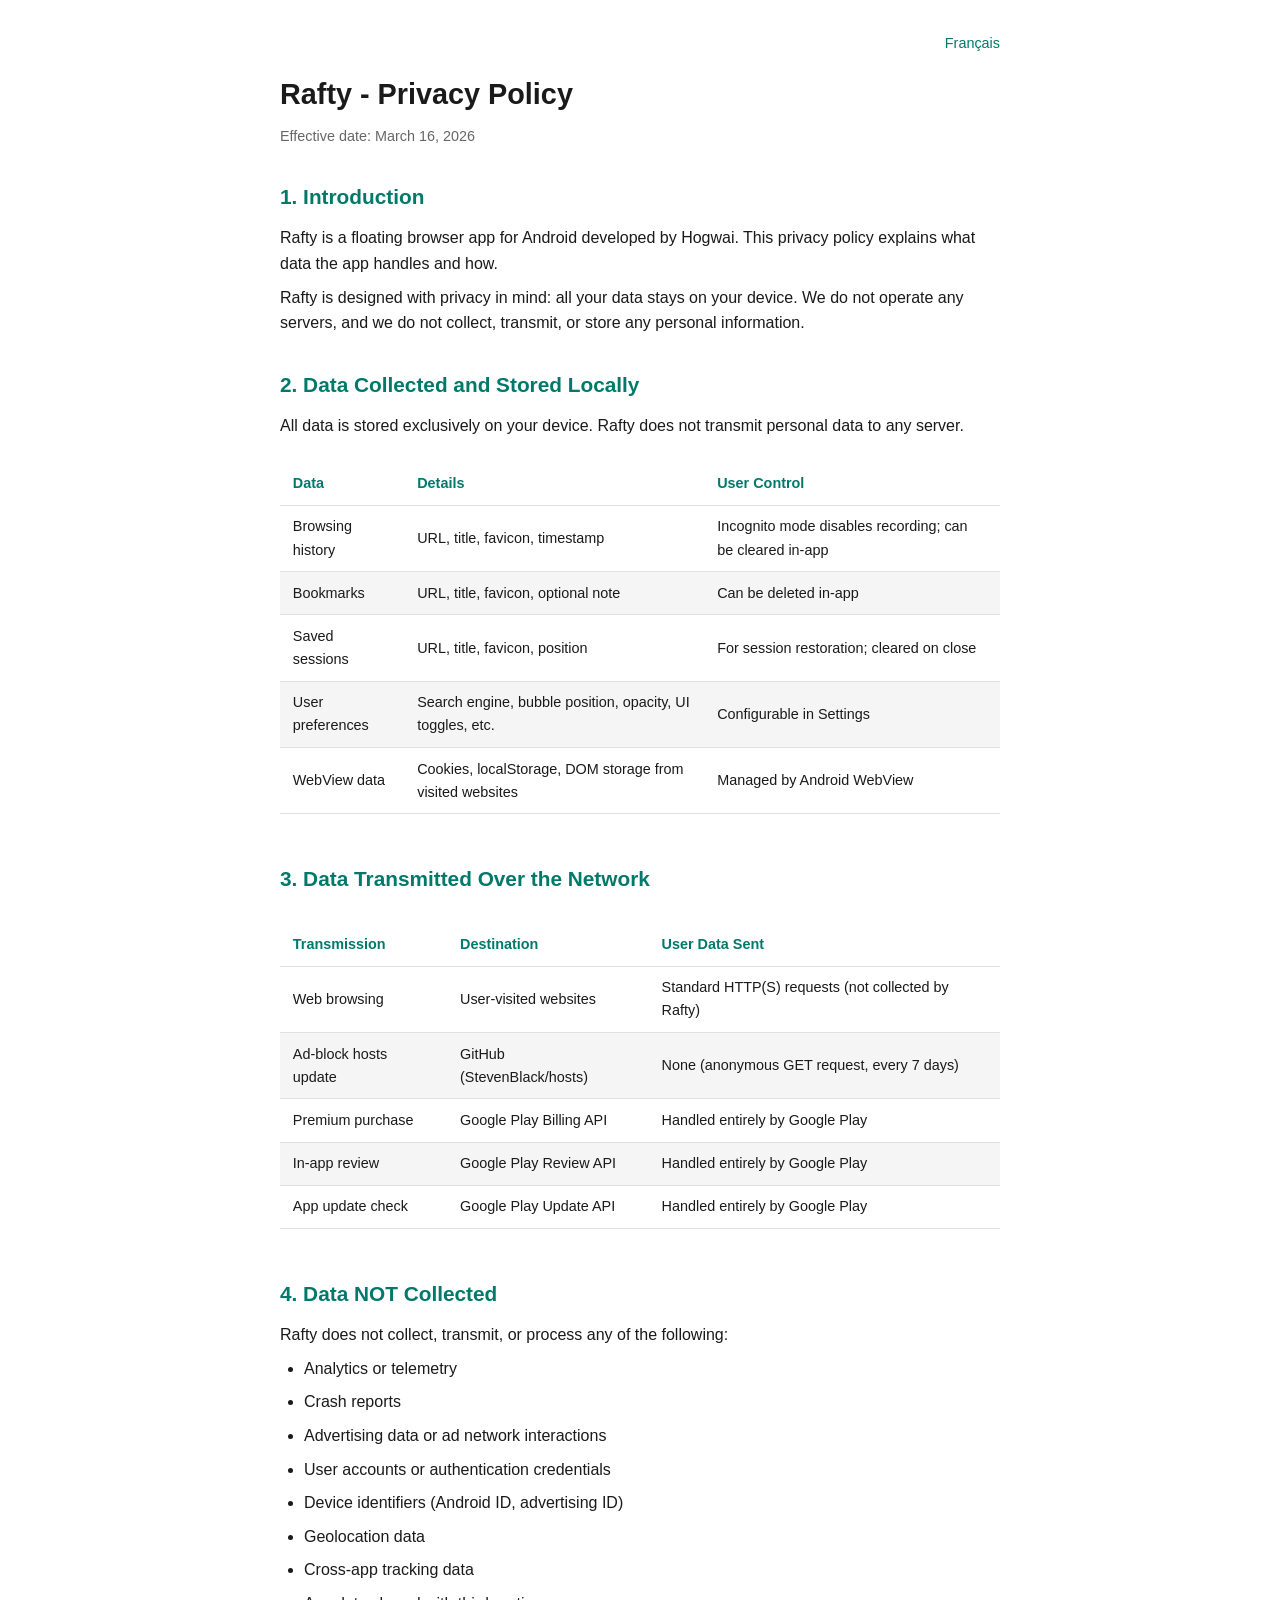
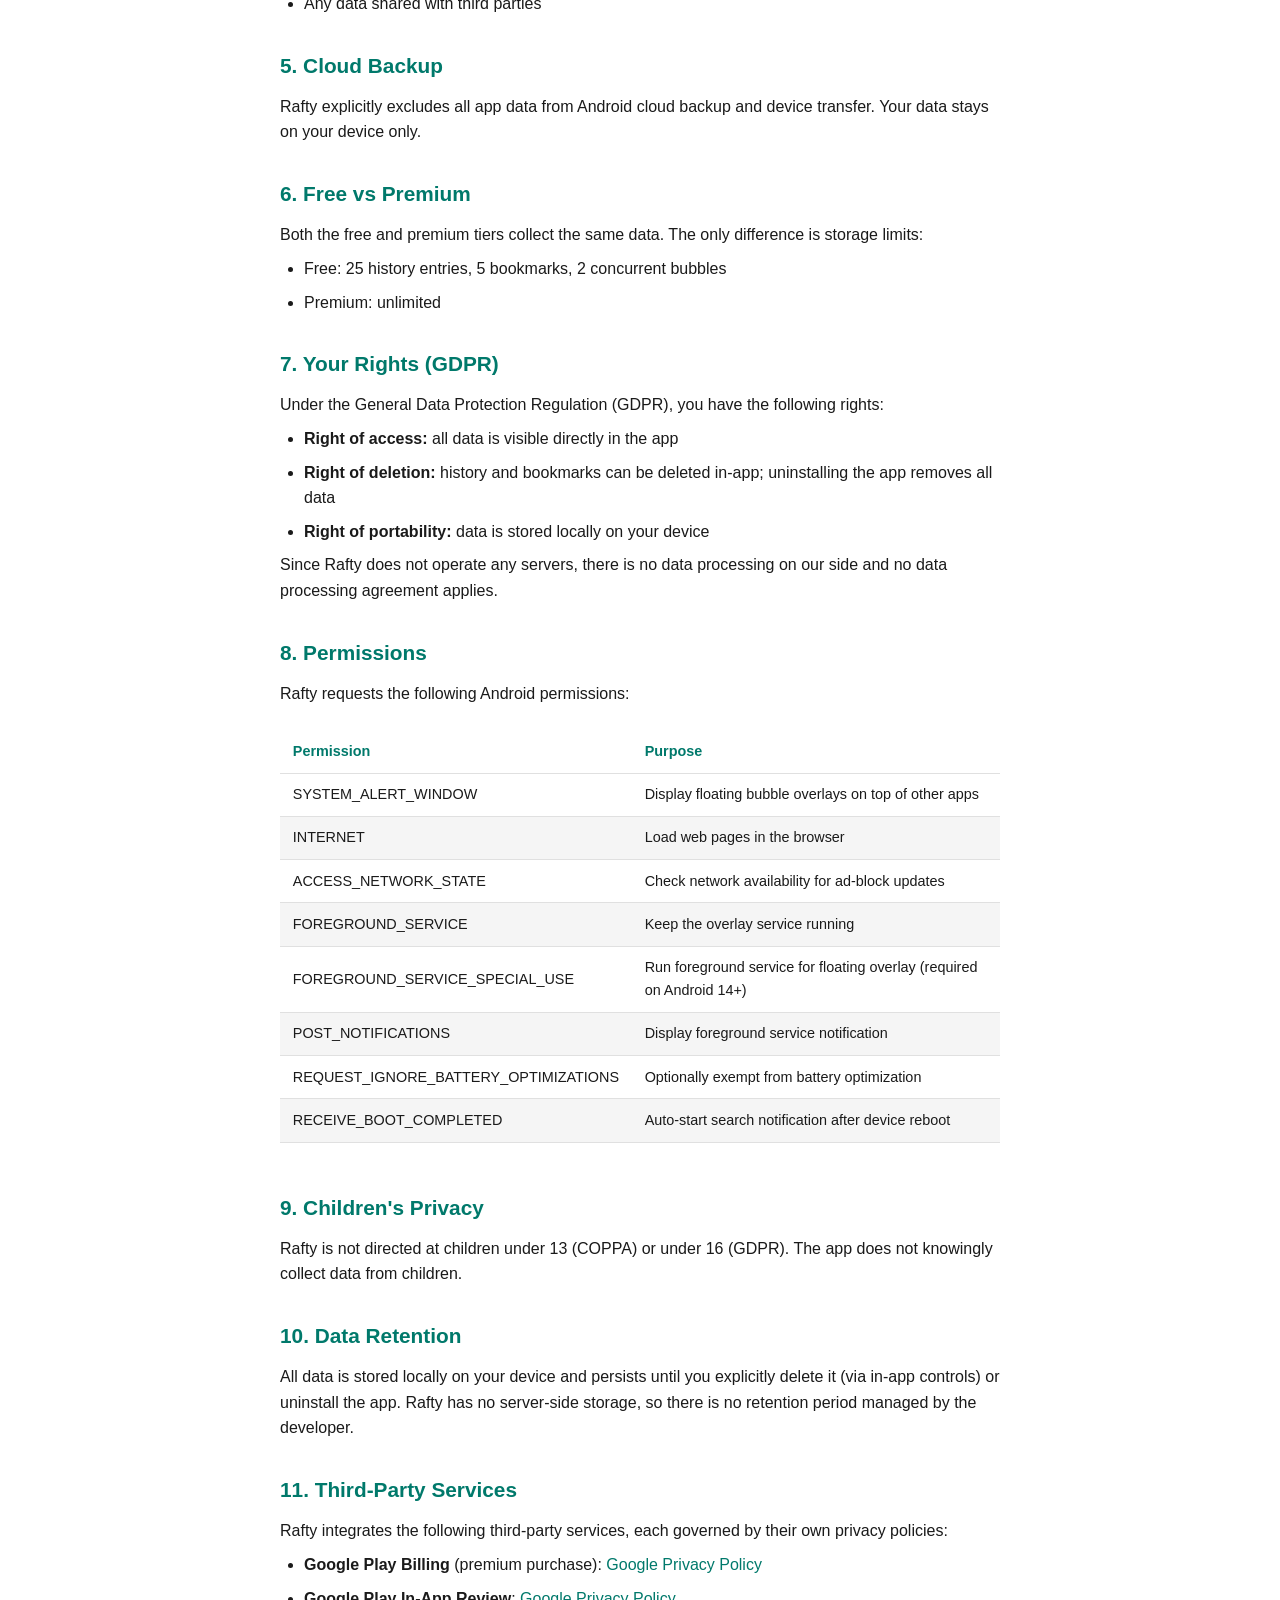
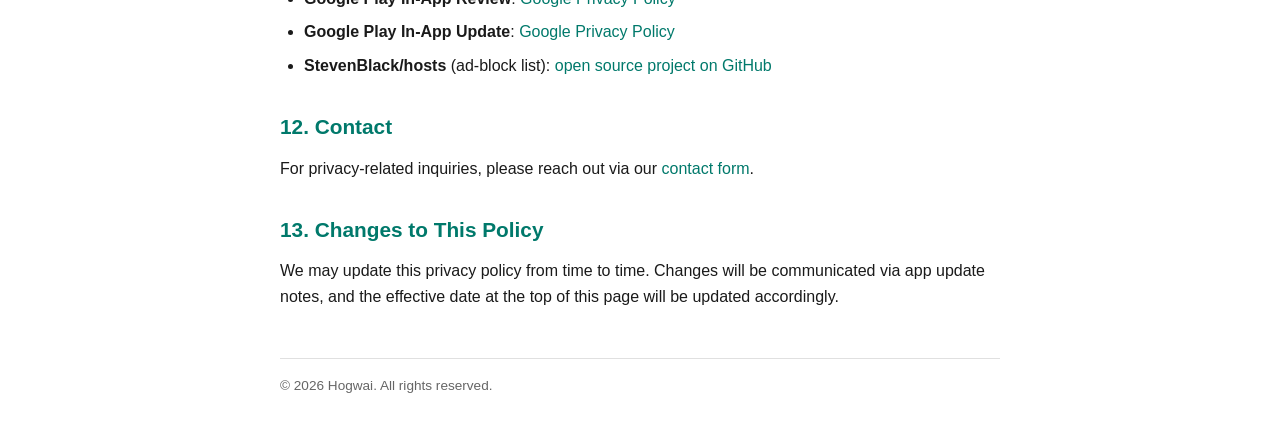
==== rafty/privacy/index.html @ 882eb4a6 "Add Rafty privacy policy (English)" ====
<!DOCTYPE html>
<html lang="en">
<head>
    <meta charset="UTF-8">
    <meta name="viewport" content="width=device-width, initial-scale=1.0">
    <title>Rafty - Privacy Policy</title>
    <link rel="stylesheet" href="../../style.css">
    <link rel="alternate" hreflang="fr" href="fr/">
    <link rel="alternate" hreflang="en" href="./">
</head>
<body>
    <div class="container">
        <div class="lang-switch">
            <a href="fr/">Fran&#231;ais</a>
        </div>

        <h1>Rafty - Privacy Policy</h1>
        <p class="effective-date">Effective date: March 16, 2026</p>

        <h2>1. Introduction</h2>
        <p>Rafty is a floating browser app for Android developed by Hogwai. This privacy policy explains what data the app handles and how.</p>
        <p>Rafty is designed with privacy in mind: all your data stays on your device. We do not operate any servers, and we do not collect, transmit, or store any personal information.</p>

        <h2>2. Data Collected and Stored Locally</h2>
        <p>All data is stored exclusively on your device. Rafty does not transmit personal data to any server.</p>
        <div class="table-wrapper">
            <table>
                <thead>
                    <tr>
                        <th>Data</th>
                        <th>Details</th>
                        <th>User Control</th>
                    </tr>
                </thead>
                <tbody>
                    <tr>
                        <td>Browsing history</td>
                        <td>URL, title, favicon, timestamp</td>
                        <td>Incognito mode disables recording; can be cleared in-app</td>
                    </tr>
                    <tr>
                        <td>Bookmarks</td>
                        <td>URL, title, favicon, optional note</td>
                        <td>Can be deleted in-app</td>
                    </tr>
                    <tr>
                        <td>Saved sessions</td>
                        <td>URL, title, favicon, position</td>
                        <td>For session restoration; cleared on close</td>
                    </tr>
                    <tr>
                        <td>User preferences</td>
                        <td>Search engine, bubble position, opacity, UI toggles, etc.</td>
                        <td>Configurable in Settings</td>
                    </tr>
                    <tr>
                        <td>WebView data</td>
                        <td>Cookies, localStorage, DOM storage from visited websites</td>
                        <td>Managed by Android WebView</td>
                    </tr>
                </tbody>
            </table>
        </div>

        <h2>3. Data Transmitted Over the Network</h2>
        <div class="table-wrapper">
            <table>
                <thead>
                    <tr>
                        <th>Transmission</th>
                        <th>Destination</th>
                        <th>User Data Sent</th>
                    </tr>
                </thead>
                <tbody>
                    <tr>
                        <td>Web browsing</td>
                        <td>User-visited websites</td>
                        <td>Standard HTTP(S) requests (not collected by Rafty)</td>
                    </tr>
                    <tr>
                        <td>Ad-block hosts update</td>
                        <td>GitHub (StevenBlack/hosts)</td>
                        <td>None (anonymous GET request, every 7 days)</td>
                    </tr>
                    <tr>
                        <td>Premium purchase</td>
                        <td>Google Play Billing API</td>
                        <td>Handled entirely by Google Play</td>
                    </tr>
                    <tr>
                        <td>In-app review</td>
                        <td>Google Play Review API</td>
                        <td>Handled entirely by Google Play</td>
                    </tr>
                    <tr>
                        <td>App update check</td>
                        <td>Google Play Update API</td>
                        <td>Handled entirely by Google Play</td>
                    </tr>
                </tbody>
            </table>
        </div>

        <h2>4. Data NOT Collected</h2>
        <p>Rafty does not collect, transmit, or process any of the following:</p>
        <ul>
            <li>Analytics or telemetry</li>
            <li>Crash reports</li>
            <li>Advertising data or ad network interactions</li>
            <li>User accounts or authentication credentials</li>
            <li>Device identifiers (Android ID, advertising ID)</li>
            <li>Geolocation data</li>
            <li>Cross-app tracking data</li>
            <li>Any data shared with third parties</li>
        </ul>

        <h2>5. Cloud Backup</h2>
        <p>Rafty explicitly excludes all app data from Android cloud backup and device transfer. Your data stays on your device only.</p>

        <h2>6. Free vs Premium</h2>
        <p>Both the free and premium tiers collect the same data. The only difference is storage limits:</p>
        <ul>
            <li>Free: 25 history entries, 5 bookmarks, 2 concurrent bubbles</li>
            <li>Premium: unlimited</li>
        </ul>

        <h2>7. Your Rights (GDPR)</h2>
        <p>Under the General Data Protection Regulation (GDPR), you have the following rights:</p>
        <ul>
            <li><strong>Right of access:</strong> all data is visible directly in the app</li>
            <li><strong>Right of deletion:</strong> history and bookmarks can be deleted in-app; uninstalling the app removes all data</li>
            <li><strong>Right of portability:</strong> data is stored locally on your device</li>
        </ul>
        <p>Since Rafty does not operate any servers, there is no data processing on our side and no data processing agreement applies.</p>

        <h2>8. Permissions</h2>
        <p>Rafty requests the following Android permissions:</p>
        <div class="table-wrapper">
            <table>
                <thead>
                    <tr>
                        <th>Permission</th>
                        <th>Purpose</th>
                    </tr>
                </thead>
                <tbody>
                    <tr>
                        <td>SYSTEM_ALERT_WINDOW</td>
                        <td>Display floating bubble overlays on top of other apps</td>
                    </tr>
                    <tr>
                        <td>INTERNET</td>
                        <td>Load web pages in the browser</td>
                    </tr>
                    <tr>
                        <td>ACCESS_NETWORK_STATE</td>
                        <td>Check network availability for ad-block updates</td>
                    </tr>
                    <tr>
                        <td>FOREGROUND_SERVICE</td>
                        <td>Keep the overlay service running</td>
                    </tr>
                    <tr>
                        <td>FOREGROUND_SERVICE_SPECIAL_USE</td>
                        <td>Run foreground service for floating overlay (required on Android 14+)</td>
                    </tr>
                    <tr>
                        <td>POST_NOTIFICATIONS</td>
                        <td>Display foreground service notification</td>
                    </tr>
                    <tr>
                        <td>REQUEST_IGNORE_BATTERY_OPTIMIZATIONS</td>
                        <td>Optionally exempt from battery optimization</td>
                    </tr>
                    <tr>
                        <td>RECEIVE_BOOT_COMPLETED</td>
                        <td>Auto-start search notification after device reboot</td>
                    </tr>
                </tbody>
            </table>
        </div>

        <h2>9. Children's Privacy</h2>
        <p>Rafty is not directed at children under 13 (COPPA) or under 16 (GDPR). The app does not knowingly collect data from children.</p>

        <h2>10. Data Retention</h2>
        <p>All data is stored locally on your device and persists until you explicitly delete it (via in-app controls) or uninstall the app. Rafty has no server-side storage, so there is no retention period managed by the developer.</p>

        <h2>11. Third-Party Services</h2>
        <p>Rafty integrates the following third-party services, each governed by their own privacy policies:</p>
        <ul>
            <li><strong>Google Play Billing</strong> (premium purchase): <a href="https://policies.google.com/privacy">Google Privacy Policy</a></li>
            <li><strong>Google Play In-App Review</strong>: <a href="https://policies.google.com/privacy">Google Privacy Policy</a></li>
            <li><strong>Google Play In-App Update</strong>: <a href="https://policies.google.com/privacy">Google Privacy Policy</a></li>
            <li><strong>StevenBlack/hosts</strong> (ad-block list): <a href="https://github.com/StevenBlack/hosts">open source project on GitHub</a></li>
        </ul>

        <h2>12. Contact</h2>
        <p>For privacy-related inquiries, please reach out via our <a href="https://tally.so/r/PLACEHOLDER">contact form</a>.</p>

        <h2>13. Changes to This Policy</h2>
        <p>We may update this privacy policy from time to time. Changes will be communicated via app update notes, and the effective date at the top of this page will be updated accordingly.</p>

        <div class="footer">
            <p>&copy; 2026 Hogwai. All rights reserved.</p>
        </div>
    </div>
</body>
</html>
---- style.css ----
:root {
    --bg: #ffffff;
    --text: #1a1a1a;
    --accent: #00796b;
    --muted: #666666;
    --border: #e0e0e0;
    --table-stripe: #f5f5f5;
}

@media (prefers-color-scheme: dark) {
    :root {
        --bg: #121212;
        --text: #e0e0e0;
        --accent: #4db6ac;
        --muted: #999999;
        --border: #333333;
        --table-stripe: #1e1e1e;
    }
}

* {
    margin: 0;
    padding: 0;
    box-sizing: border-box;
}

body {
    font-family: -apple-system, BlinkMacSystemFont, "Segoe UI", Roboto, Helvetica, Arial, sans-serif;
    background: var(--bg);
    color: var(--text);
    line-height: 1.6;
    padding: 2rem 1rem;
}

.container {
    max-width: 720px;
    margin: 0 auto;
}

h1 {
    font-size: 1.8rem;
    margin-bottom: 0.5rem;
}

h2 {
    font-size: 1.3rem;
    margin-top: 2rem;
    margin-bottom: 0.75rem;
    color: var(--accent);
}

p, li {
    margin-bottom: 0.5rem;
}

ul {
    padding-left: 1.5rem;
}

a {
    color: var(--accent);
    text-decoration: none;
}

a:hover {
    text-decoration: underline;
}

table {
    width: 100%;
    border-collapse: collapse;
    margin: 1rem 0;
    font-size: 0.9rem;
}

th, td {
    text-align: left;
    padding: 0.6rem 0.8rem;
    border-bottom: 1px solid var(--border);
}

th {
    font-weight: 600;
    color: var(--accent);
}

tr:nth-child(even) {
    background: var(--table-stripe);
}

.table-wrapper {
    overflow-x: auto;
    -webkit-overflow-scrolling: touch;
}

.effective-date {
    color: var(--muted);
    font-size: 0.9rem;
    margin-bottom: 1.5rem;
}

.lang-switch {
    text-align: right;
    margin-bottom: 1rem;
    font-size: 0.9rem;
}

.footer {
    margin-top: 3rem;
    padding-top: 1rem;
    border-top: 1px solid var(--border);
    color: var(--muted);
    font-size: 0.85rem;
}
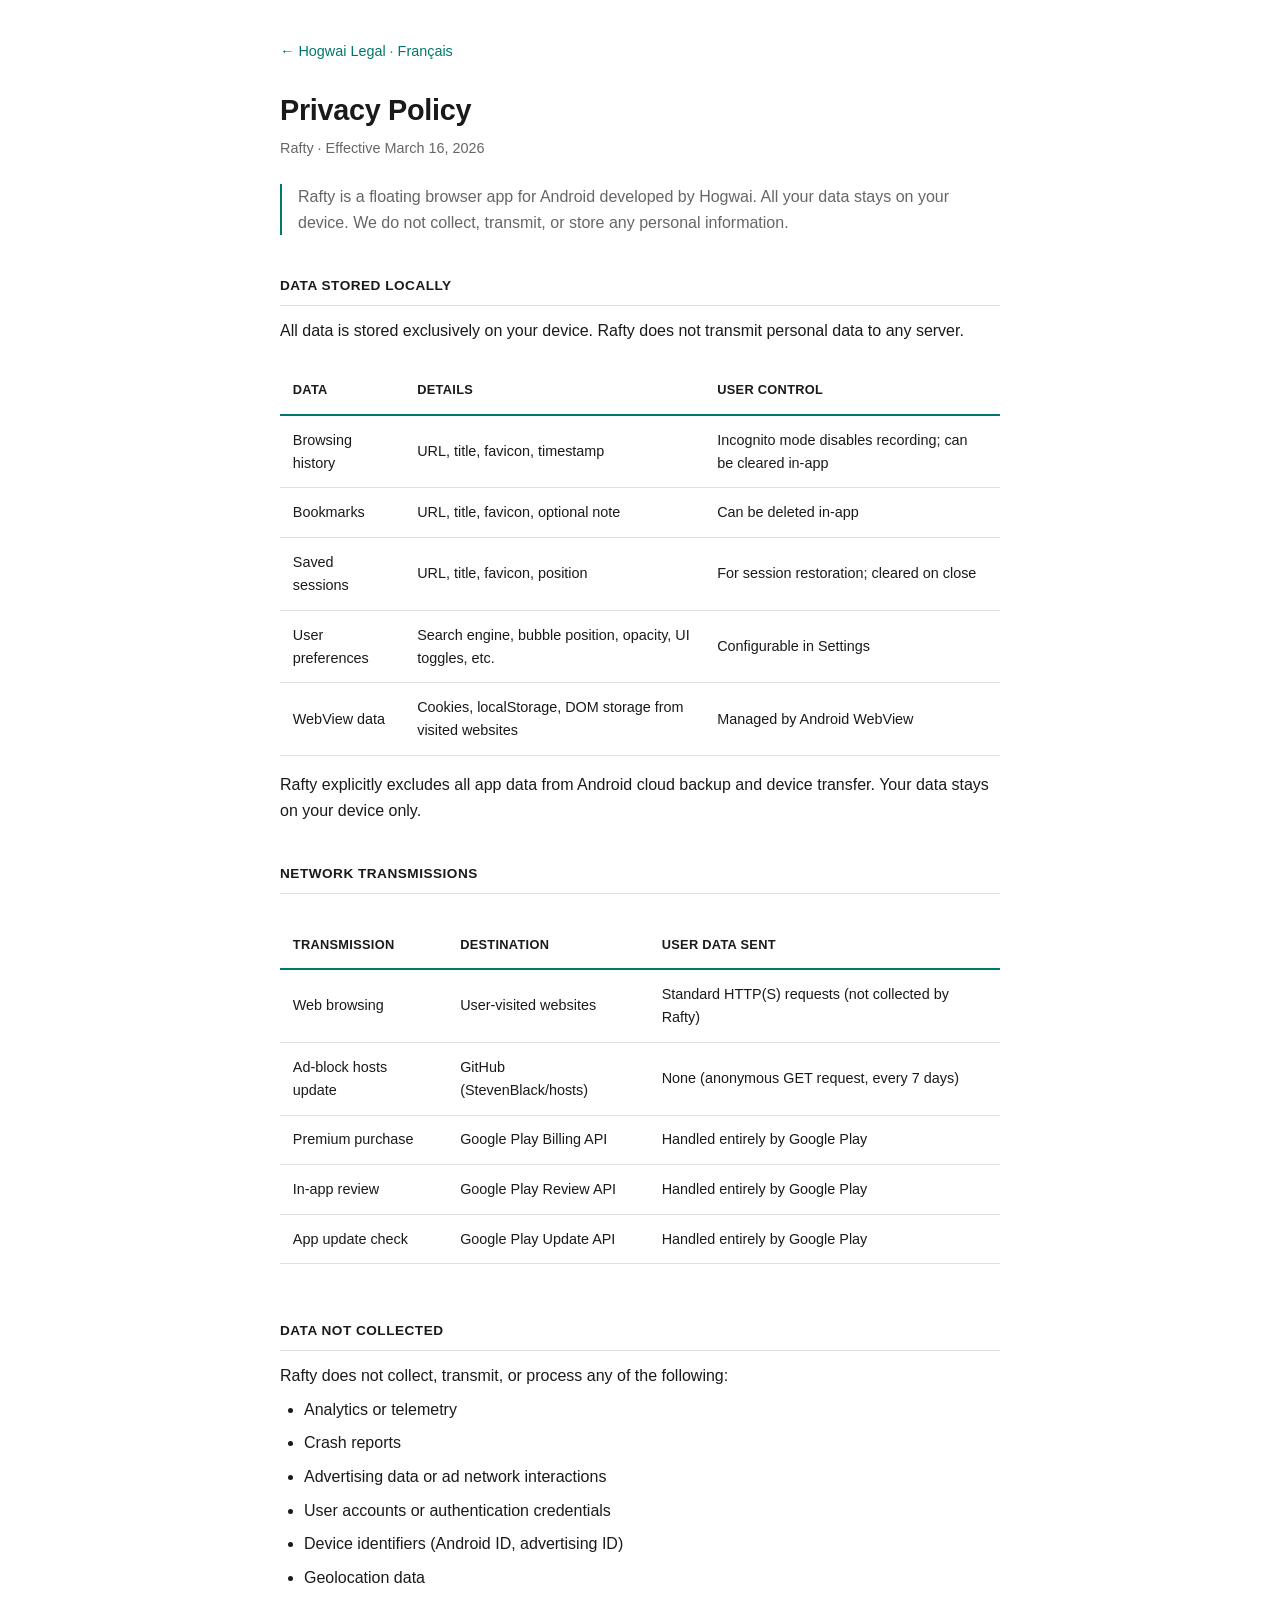
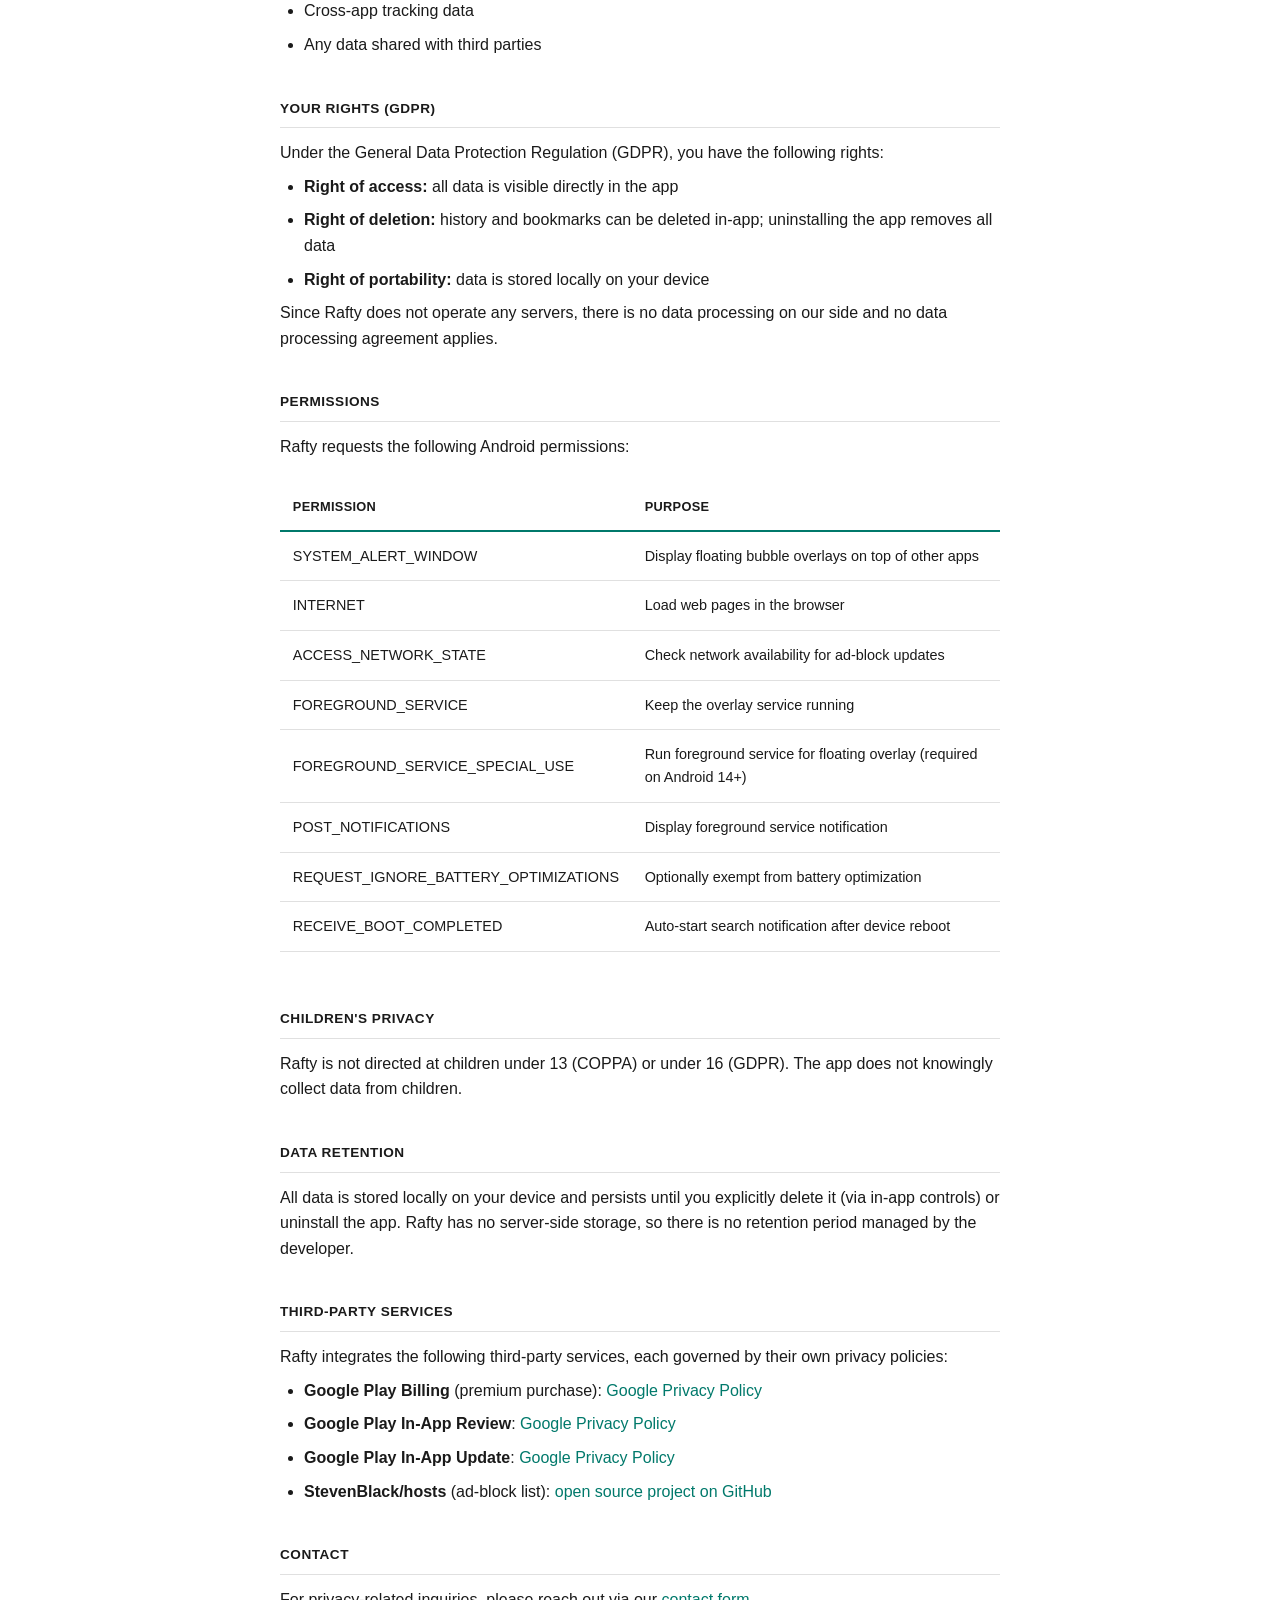
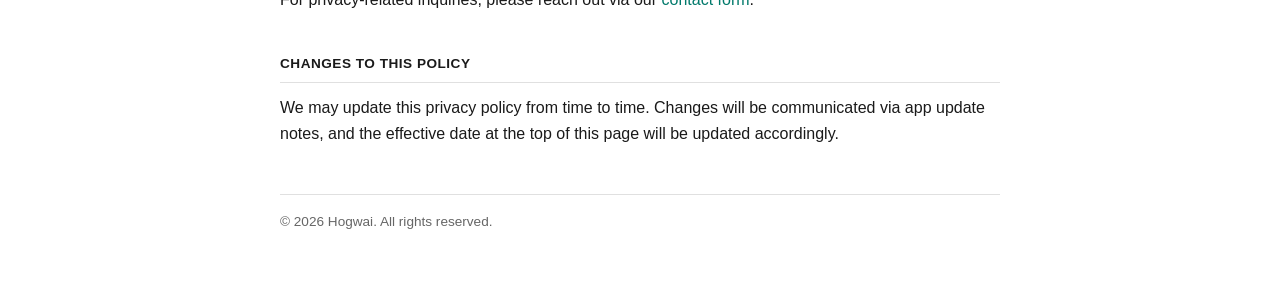
==== commit a936e03b: "Improve ui" ====
--- a/rafty/privacy/index.html
+++ b/rafty/privacy/index.html
@@ -10,18 +10,18 @@
 </head>
 <body>
     <div class="container">
-        <div class="lang-switch">
-            <a href="fr/">Fran&#231;ais</a>
-        </div>
-
-        <h1>Rafty - Privacy Policy</h1>
-        <p class="effective-date">Effective date: March 16, 2026</p>
-
-        <h2>1. Introduction</h2>
-        <p>Rafty is a floating browser app for Android developed by Hogwai. This privacy policy explains what data the app handles and how.</p>
-        <p>Rafty is designed with privacy in mind: all your data stays on your device. We do not operate any servers, and we do not collect, transmit, or store any personal information.</p>
-
-        <h2>2. Data Collected and Stored Locally</h2>
+        <div class="breadcrumb">
+            <a href="../../">&larr; Hogwai Legal</a> &middot; <a href="fr/">Fran&ccedil;ais</a>
+        </div>
+
+        <h1>Privacy Policy</h1>
+        <p class="effective-date">Rafty &middot; Effective March 16, 2026</p>
+
+        <div class="intro">
+            <p>Rafty is a floating browser app for Android developed by Hogwai. All your data stays on your device. We do not collect, transmit, or store any personal information.</p>
+        </div>
+
+        <h2>Data Stored Locally</h2>
         <p>All data is stored exclusively on your device. Rafty does not transmit personal data to any server.</p>
         <div class="table-wrapper">
             <table>
@@ -61,8 +61,9 @@
                 </tbody>
             </table>
         </div>
-
-        <h2>3. Data Transmitted Over the Network</h2>
+        <p>Rafty explicitly excludes all app data from Android cloud backup and device transfer. Your data stays on your device only.</p>
+
+        <h2>Network Transmissions</h2>
         <div class="table-wrapper">
             <table>
                 <thead>
@@ -102,7 +103,7 @@
             </table>
         </div>
 
-        <h2>4. Data NOT Collected</h2>
+        <h2>Data Not Collected</h2>
         <p>Rafty does not collect, transmit, or process any of the following:</p>
         <ul>
             <li>Analytics or telemetry</li>
@@ -115,17 +116,7 @@
             <li>Any data shared with third parties</li>
         </ul>
 
-        <h2>5. Cloud Backup</h2>
-        <p>Rafty explicitly excludes all app data from Android cloud backup and device transfer. Your data stays on your device only.</p>
-
-        <h2>6. Free vs Premium</h2>
-        <p>Both the free and premium tiers collect the same data. The only difference is storage limits:</p>
-        <ul>
-            <li>Free: 25 history entries, 5 bookmarks, 2 concurrent bubbles</li>
-            <li>Premium: unlimited</li>
-        </ul>
-
-        <h2>7. Your Rights (GDPR)</h2>
+        <h2>Your Rights (GDPR)</h2>
         <p>Under the General Data Protection Regulation (GDPR), you have the following rights:</p>
         <ul>
             <li><strong>Right of access:</strong> all data is visible directly in the app</li>
@@ -134,7 +125,7 @@
         </ul>
         <p>Since Rafty does not operate any servers, there is no data processing on our side and no data processing agreement applies.</p>
 
-        <h2>8. Permissions</h2>
+        <h2>Permissions</h2>
         <p>Rafty requests the following Android permissions:</p>
         <div class="table-wrapper">
             <table>
@@ -181,13 +172,13 @@
             </table>
         </div>
 
-        <h2>9. Children's Privacy</h2>
+        <h2>Children's Privacy</h2>
         <p>Rafty is not directed at children under 13 (COPPA) or under 16 (GDPR). The app does not knowingly collect data from children.</p>
 
-        <h2>10. Data Retention</h2>
+        <h2>Data Retention</h2>
         <p>All data is stored locally on your device and persists until you explicitly delete it (via in-app controls) or uninstall the app. Rafty has no server-side storage, so there is no retention period managed by the developer.</p>
 
-        <h2>11. Third-Party Services</h2>
+        <h2>Third-Party Services</h2>
         <p>Rafty integrates the following third-party services, each governed by their own privacy policies:</p>
         <ul>
             <li><strong>Google Play Billing</strong> (premium purchase): <a href="https://policies.google.com/privacy">Google Privacy Policy</a></li>
@@ -196,15 +187,15 @@
             <li><strong>StevenBlack/hosts</strong> (ad-block list): <a href="https://github.com/StevenBlack/hosts">open source project on GitHub</a></li>
         </ul>
 
-        <h2>12. Contact</h2>
+        <h2>Contact</h2>
         <p>For privacy-related inquiries, please reach out via our <a href="https://tally.so/r/PLACEHOLDER">contact form</a>.</p>
 
-        <h2>13. Changes to This Policy</h2>
+        <h2>Changes to This Policy</h2>
         <p>We may update this privacy policy from time to time. Changes will be communicated via app update notes, and the effective date at the top of this page will be updated accordingly.</p>
 
-        <div class="footer">
+        <footer class="footer">
             <p>&copy; 2026 Hogwai. All rights reserved.</p>
-        </div>
+        </footer>
     </div>
 </body>
 </html>
--- a/style.css
+++ b/style.css
@@ -4,7 +4,6 @@
     --accent: #00796b;
     --muted: #666666;
     --border: #e0e0e0;
-    --table-stripe: #f5f5f5;
 }
 
 @media (prefers-color-scheme: dark) {
@@ -14,7 +13,6 @@
         --accent: #4db6ac;
         --muted: #999999;
         --border: #333333;
-        --table-stripe: #1e1e1e;
     }
 }
 
@@ -29,7 +27,7 @@
     background: var(--bg);
     color: var(--text);
     line-height: 1.6;
-    padding: 2rem 1rem;
+    padding: 2.5rem 1.5rem;
 }
 
 .container {
@@ -39,14 +37,21 @@
 
 h1 {
     font-size: 1.8rem;
-    margin-bottom: 0.5rem;
+    font-weight: 600;
+    letter-spacing: -0.3px;
+    margin-bottom: 0.25rem;
 }
 
 h2 {
-    font-size: 1.3rem;
-    margin-top: 2rem;
+    font-size: 0.85rem;
+    font-weight: 600;
+    text-transform: uppercase;
+    letter-spacing: 0.5px;
+    color: var(--text);
+    margin-top: 2.5rem;
     margin-bottom: 0.75rem;
-    color: var(--accent);
+    padding-bottom: 0.5rem;
+    border-bottom: 1px solid var(--border);
 }
 
 p, li {
@@ -66,6 +71,11 @@
     text-decoration: underline;
 }
 
+a:focus {
+    outline: 2px solid var(--accent);
+    outline-offset: 2px;
+}
+
 table {
     width: 100%;
     border-collapse: collapse;
@@ -75,34 +85,109 @@
 
 th, td {
     text-align: left;
-    padding: 0.6rem 0.8rem;
+    padding: 0.8rem;
     border-bottom: 1px solid var(--border);
 }
 
 th {
     font-weight: 600;
-    color: var(--accent);
-}
-
-tr:nth-child(even) {
-    background: var(--table-stripe);
+    font-size: 0.8rem;
+    text-transform: uppercase;
+    letter-spacing: 0.3px;
+    color: var(--text);
+    border-bottom: 2px solid var(--accent);
 }
 
 .table-wrapper {
     overflow-x: auto;
-    -webkit-overflow-scrolling: touch;
+}
+
+.breadcrumb {
+    font-size: 0.9rem;
+    margin-bottom: 1.5rem;
+    color: var(--muted);
+}
+
+.breadcrumb a {
+    color: var(--accent);
+}
+
+.subtitle {
+    font-size: 0.9rem;
+    color: var(--muted);
+    margin-bottom: 1.5rem;
+}
+
+.intro {
+    border-left: 2px solid var(--accent);
+    padding-left: 1rem;
+    margin-bottom: 2rem;
+    color: var(--muted);
+}
+
+.intro p {
+    margin-bottom: 0;
+}
+
+.app-block {
+    margin-bottom: 2rem;
+}
+
+.app-header {
+    display: flex;
+    align-items: center;
+    gap: 0.75rem;
+    margin-bottom: 0.5rem;
+}
+
+.app-icon {
+    width: 28px;
+    height: 28px;
+    border-radius: 6px;
+    background: var(--accent);
+    color: #ffffff;
+    display: flex;
+    align-items: center;
+    justify-content: center;
+    font-weight: 600;
+    font-size: 0.85rem;
+    flex-shrink: 0;
+}
+
+.app-header h2 {
+    font-size: 1.1rem;
+    text-transform: none;
+    letter-spacing: normal;
+    margin: 0;
+    padding: 0;
+    border: none;
+}
+
+.app-desc {
+    font-size: 0.85rem;
+    color: var(--muted);
+    margin: 0;
+}
+
+.app-links {
+    margin-left: calc(28px + 0.75rem);
+}
+
+.app-links a {
+    display: block;
+    padding: 0.2rem 0;
+    font-size: 0.9rem;
+}
+
+.app-links .lang-tag {
+    font-size: 0.75rem;
+    color: var(--muted);
 }
 
 .effective-date {
     color: var(--muted);
     font-size: 0.9rem;
     margin-bottom: 1.5rem;
-}
-
-.lang-switch {
-    text-align: right;
-    margin-bottom: 1rem;
-    font-size: 0.9rem;
 }
 
 .footer {
